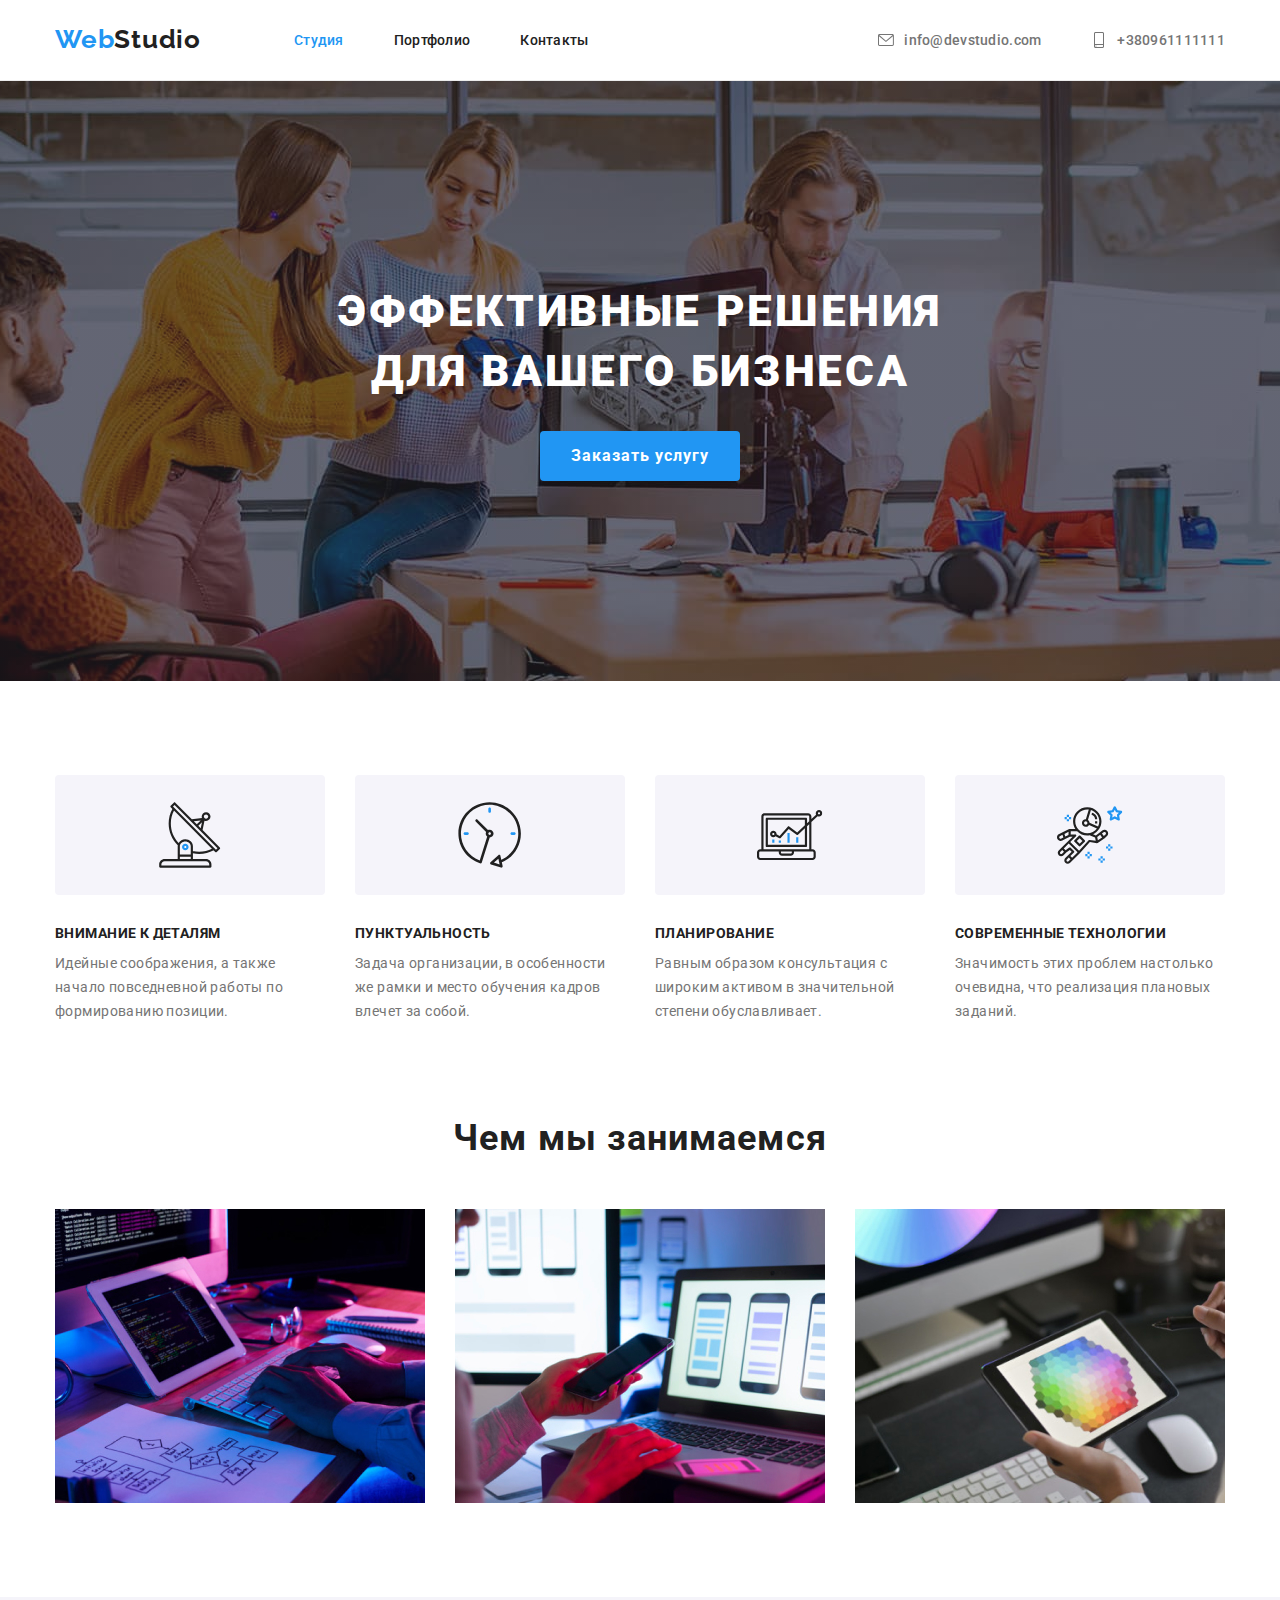
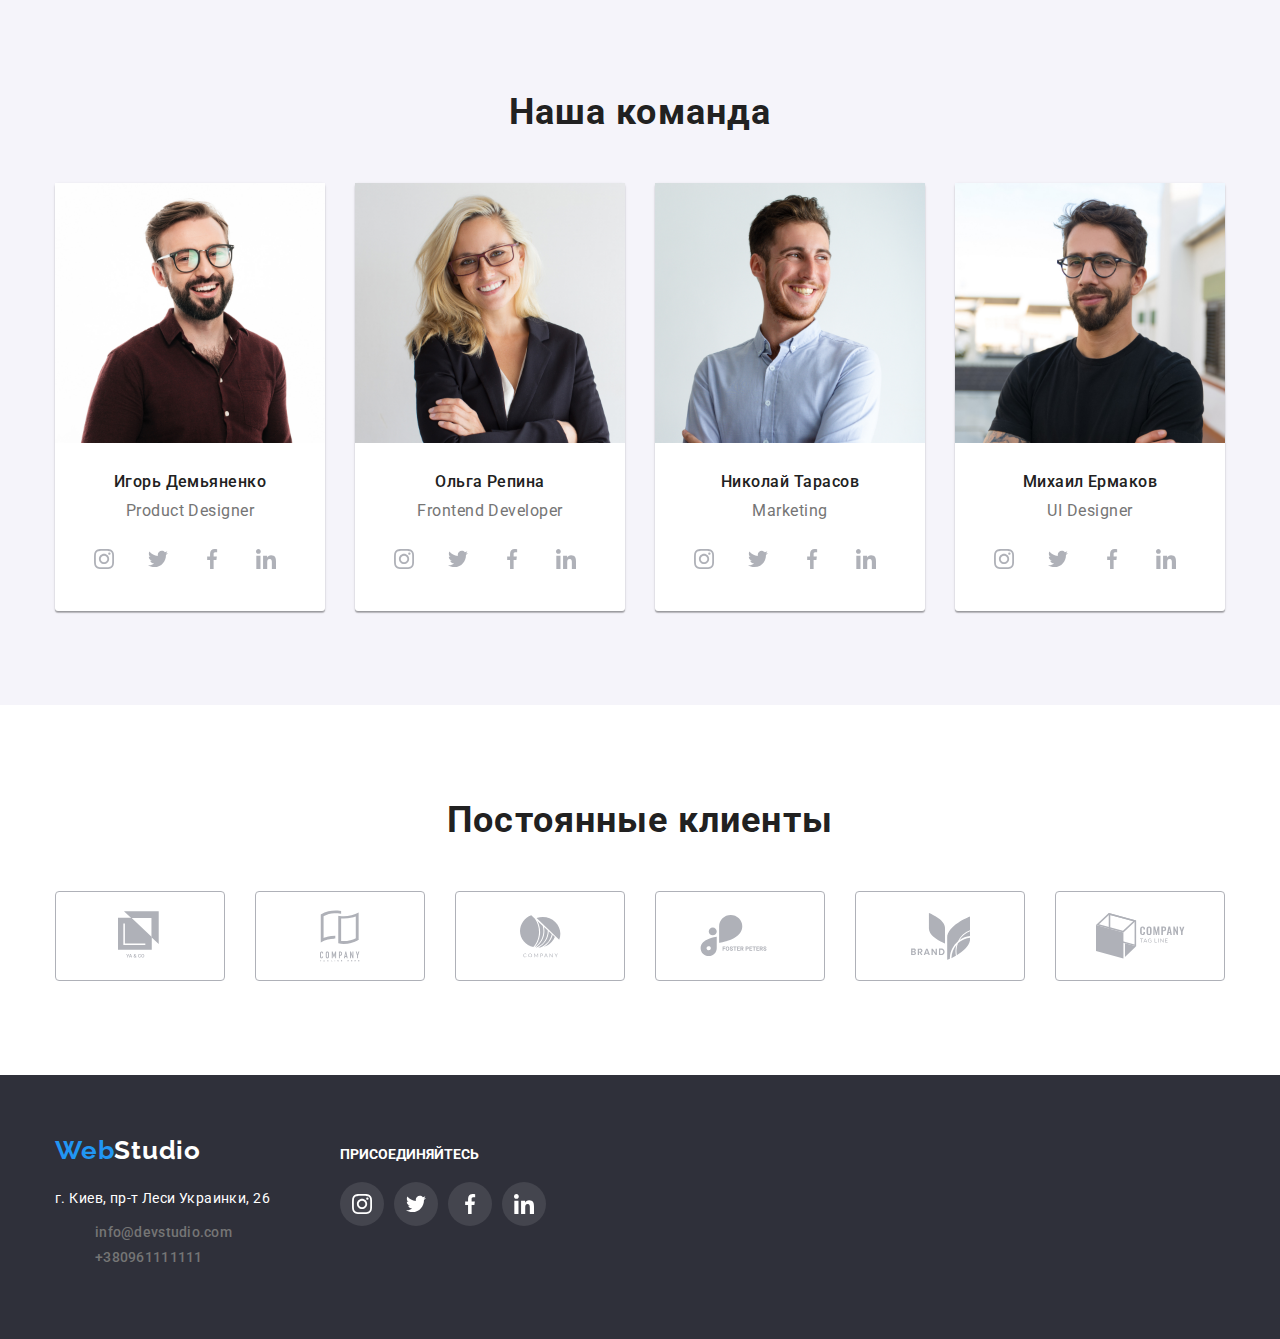
==== index.html @ 50c43d72 "добавила файлы из предыдущих уроков" ====
<!DOCTYPE html>
<html lang="ru">


<head>

<meta charset="UTF-8">
    <meta name="viewport" content="width=device-width, initial-scale=1.0">

    <title>WebStudio</title>

    <!--Подключение файлов-->

<link rel="stylesheet" href="https://cdnjs.cloudflare.com/ajax/libs/modern-normalize/1.0.0/modern-normalize.min.css">
<link rel="stylesheet" href="./CSS/style.css">
<link rel="stylesheet" href="./prettierrc.yaml">
<link href = "https://fonts.googleapis.com/css2?family=Raleway:wght@700&family=Roboto:wght@400;500;700;900&display=swap"
rel = "stylesheet"/>

<body class="font">
    <!--Шапка сайта-->


    <header class="header">
<!--CONTAINER-->
<div class="container nav">
        <nav class="header-nav">
        <a class="text"href="/" ><span class="webtext">Web</span>Studio</a>
        <ul class="nav-list">
            <li class="menu-item"> <a class=" menu-link current" href="./index.html">Студия</a></li>
            <li> <a  class="menu-link" href="./portfolio.html" >Портфолио</a></li>
            <li> <a  class="menu-link"href="#contacts">Контакты</a></li>
        </ul>
        </nav>


        <ul class="contacts-list">
 <li><a class="email" href="info@devstudio">
     <svg class="icon-mail" width="16px" height="12px">
         <use href="./IMG/symbol-defs.svg#icon-envelope">

         </use>
     </svg>
    
    info@devstudio.com</a></li>
 <li><a class="email" href="+380961111111">
    <svg class="icon-mail" width="10px" height="16px">
        <use href="./IMG/symbol-defs.svg#icon-smartphone">

        </use>
    </svg>
    +380961111111</a></li>
        </ul></div>
    </header>


    <main>
    <!--Герой сайта-->

        <section class="section1">
            <!--CONTAINER-->
<div class="container">
            <h1 class="titlemain">ЭФФЕКТИВНЫЕ РЕШЕНИЯ <br> ДЛЯ ВАШЕГО БИЗНЕСА</h1>
            
            <button type="button" class="bottons_hero">Заказать услугу</button>
        </div>
        </section>
    
    <!--Особенности-->
    <section class="section-box">
        <!--CONTAINER-->
<div class="container">
        <ul class="boxes">
            <li>
                <div class="list-icon">
                    <svg class="icon">
                        <use href="./IMG/symbol-defs.svg#icon-antenna">

                        </use>
                    </svg>
            </div>
            <h3 class="box">Внимание к деталям</h3><p class="p1">Идейные соображения, а также начало повседневной работы по формированию позиции.</p></li>
           
            <li><div class="list-icon">
                <svg class="icon">
                    <use href="./IMG/symbol-defs.svg#icon-clock">

                    </use>
                </svg>
        </div> <h3 class="box">Пунктуальность</h3><p class="p1"> Задача организации, в особенности же рамки и место обучения кадров влечет за собой.</p></li>
           
            <li> <div class="list-icon">
                <svg class="icon">
                    <use href="./IMG/symbol-defs.svg#icon-diagram">

                    </use>
                </svg>
        </div><h3 class="box">Планирование</h3><p class="p1" > Равным образом консультация с широким активом в значительной степени обуславливает.</p></li>
          
            <li> <div class="list-icon">
                <svg class="icon">
                    <use href="./IMG/symbol-defs.svg#icon-astronaut">

                    </use>
                </svg>
        </div><h3 class="box">Современные технологии</h3><p class="p1"> Значимость этих проблем настолько очевидна, что реализация плановых заданий.</p></li>   
        </ul></div>
    </section>


    <!--Чем мы занимаемся-->
    <section class="section-work">
        <!--CONTAINER-->
<div class="container block">
        <h2 class="tittleimg">Чем мы занимаемся</h2>
        <ul class="workphotos">
            <li> <img src="./IMG/img.jpg" alt="мужчина печатает на клавитатуре" width="370" height="294" /></li>
            <li> <img src="./IMG/img222.jpg" alt="девушка за ноутбуком держит в руке телефон" width="370" height="294" /></li>
            <li> <img src="./IMG/img333.jpg" alt="девушка держит в руке планшет с изображением цветовой гаммы" width="370" height="294" /></li>
        </ul></div>
    </section>


    <!--Наша команда-->
<section class="comand-box">
    <!--CONTAINER-->
<div class="container">
    <h2 class="textcomand">Наша команда</h2>
    <ul class="comand">
     <li class="workers"><img src="./IMG/ProductDesigner.jpg" alt="Член команды " width="270" height="260" /><div class="pfoff"><h3 class="human">Игорь Демьяненко</h3><p class="profession">Product Designer</p>
        <ul class="social-list-comand">
            <li class="social-item-comand"><a class="social-link-comand" href="#" > 
                <svg class="social-icon-comand"> 
                    <use href="./IMG/symbol-defs.svg#icon-instagram">
                    </use>
                </svg>
               
            </li></a>
            <li class="social-item-comand"><a class="social-link-comand" href="#"> 
                <svg class="social-icon-comand"> 
                    <use href="./IMG/symbol-defs.svg#icon-twitter">
                    </use>
                </svg>
            </li></a>
            
            <li class="social-item-comand"><a class="social-link-comand" href="#"> 
                <svg class="social-icon-comand"> 
                    <use href="./IMG/symbol-defs.svg#icon-facebook">
                    </use>
                </svg>
            </li></a>
            <li class="social-item-comand"><a class="social-link-comand" href="#"> 
                <svg class="social-icon-comand"> 
                    <use href="./IMG/symbol-defs.svg#icon-linkedin">
                    </use>
                </svg>
            </li></a>

        </ul>
    </div>
        
    
     <li class="workers"><img src="./IMG/FrontendDeveloper.jpg" alt="Член команды " width="270" height="260" /><div class="pfoff"><h3 class="human">Ольга Репина</h3><p class="profession">Frontend Developer</p>
    <ul class="social-list-comand">
            <li class="social-item-comand"><a class="social-link-comand" href="#"> 
                <svg class="social-icon-comand"> 
                    <use href="./IMG/symbol-defs.svg#icon-instagram">
                    </use>
                </svg>
            </li></a>
        </li></a>
        <li class="social-item-comand"><a class="social-link-comand" href="#"> 
            <svg class="social-icon-comand"> 
                <use href="./IMG/symbol-defs.svg#icon-twitter">
                </use>
            </svg>
        </li></a>
        
        <li class="social-item-comand"><a class="social-link-comand" href="#"> 
            <svg class="social-icon-comand"> 
                <use href="./IMG/symbol-defs.svg#icon-facebook">
                </use>
            </svg>
        </li></a>
        <li class="social-item-comand"><a class="social-link-comand" href="#"> 
            <svg class="social-icon-comand"> 
                <use href="./IMG/symbol-defs.svg#icon-linkedin">
                </use>
            </svg>
        </li></a>

        </ul>
    </div>
        
    </li>
     <li class="workers"><img src="./IMG/Marketing.jpg" alt="Член команды " width="270" height="260" /><div class="pfoff"><h3 class="human">Николай Тарасов</h3><p class="profession">Marketing</p>
     <ul class="social-list-comand">
            <li class="social-item-comand"><a class="social-link-comand" href="#"> 
                <svg class="social-icon-comand"> 
                    <use href="./IMG/symbol-defs.svg#icon-instagram">
                    </use>
                </svg>
            </li></a>
        </li></a>
        <li class="social-item-comand"><a class="social-link-comand" href="#"> 
            <svg class="social-icon-comand"> 
                <use href="./IMG/symbol-defs.svg#icon-twitter">
                </use>
            </svg>
        </li></a>
        
        <li class="social-item-comand"><a class="social-link-comand" href="#"> 
            <svg class="social-icon-comand"> 
                <use href="./IMG/symbol-defs.svg#icon-facebook">
                </use>
            </svg>
        </li></a>
        <li class="social-item-comand"><a class="social-link-comand" href="#"> 
            <svg class="social-icon-comand"> 
                <use href="./IMG/symbol-defs.svg#icon-linkedin">
                </use>
            </svg>
        </li></a>

        </ul>
    </div>
       
    </li>
     <li class="workers"><img src="./IMG/UIDesigner.jpg" alt="Член команды " width="270" height="260" /><div class="pfoff"><h3 class="human">Михаил Ермаков</h3><p class="profession">UI Designer</p>
     <ul class="social-list-comand">
            <li class="social-item-comand"><a class="social-link-comand" href="#"> 
                <svg class="social-icon-comand"> 
                    <use href="./IMG/symbol-defs.svg#icon-instagram">
                    </use>
                </svg>
            </li></a>
        </li></a>
        <li class="social-item-comand"><a class="social-link-comand" href="#"> 
            <svg class="social-icon-comand"> 
                <use href="./IMG/symbol-defs.svg#icon-twitter">
                </use>
            </svg>
        </li></a>
        
        <li class="social-item-comand"><a class="social-link-comand" href="#"> 
            <svg class="social-icon-comand"> 
                <use href="./IMG/symbol-defs.svg#icon-facebook">
                </use>
            </svg>
        </li></a>
        <li class="social-item-comand"><a class="social-link-comand" href="#"> 
            <svg class="social-icon-comand"> 
                <use href="./IMG/symbol-defs.svg#icon-linkedin">
                </use>
            </svg>
        </li></a>
        </ul>
    </div>
</section>

<section class="Clients">
    <!--CONTAINER-->
<div class="container">
    <h2 class="textcomand"> Постоянные клиенты</h2>
    <ul class="clients-list">
        <li><a href="#">
        
            <svg class="logos" width="45" height="50" >
                <use href="./IMG/symbol-defs.svg#icon-logo-1">

                </use>
            </svg>
        </a></li>
        <li><a href="#">
            
            <svg class="logos" width="40" height="52">
            <use href="./IMG/symbol-defs.svg#icon-logo-2">

            </use>
        </svg></a></li>
        <li><a href="#">
            
            <svg class="logos" width="41" height="43">
            <use href="./IMG/symbol-defs.svg#icon-logo-3">

            </use>
        </svg></a></li>
        <li><a href="#">
            
            <svg class="logos" width="80" height="42">
            <use href="./IMG/symbol-defs.svg#icon-logo-4">

            </use>
        </svg></a></li>
        <li><a href="#">
            
            <svg class="logos" width="59" height="47">
            <use href="./IMG/symbol-defs.svg#icon-logo-5">

            </use>
        </svg></a></li>
        <li><a href="#">
            
            <svg class="logos" width="89" height="46">
            <use href="./IMG/symbol-defs.svg#icon-logo-6">

            </use>
        </svg></a></li>
    </ul>
</div>



</section>
</main>
<!--Подвал-->

<!--CONTAINER-->


<footer class="page-footer">
    <div class="container">
        <div class="container-icon">
        <div class="footer-address">
    <div class="logo">
    <a  class="textfooter" href="/"><span class="webtext">Web</span>Studio</a></div>
    <address>
        <p class="adress">г. Киев, пр-т Леси Украинки, 26</p>
        <ul class=" email">
    <li><a class="email" href="mailto:info@devstudio">info@devstudio.com</a></li>
    <li><a class="email" href="tel:+380961111111">+380961111111</a></li></ul>
    </address></div> 



     <div class="social">
         <p class="textsocial"> ПРИСОЕДИНЯЙТЕСЬ</p>



         <ul class="social-list">
             <li class="social-item"> <a class="social-link" href="#"> 
                 <svg class="social-icon" width="20px" height="20px">
                     <use href="./IMG/symbol-defs.svg#icon-instagram">

                     </use>
                </svg></a>
             </li>
             <li class="social-item"><a class="social-link" href="#"> 
                <svg class="social-icon" width="20px" height="20px">
                    <use href="./IMG/symbol-defs.svg#icon-twitter">

                    </use>
               </svg></a></li>
             <li class="social-item" ><a class="social-link" href="#"> 
                <svg class="social-icon" width="20px" height="20px">
                    <use href="./IMG/symbol-defs.svg#icon-facebook">

                    </use>
               </svg></a></li>
             <li class="social-item"><a class="social-link" href="#"> 
                <svg class="social-icon" width="20px" height="20px">
                    <use href="./IMG/symbol-defs.svg#icon-linkedin">

                    </use>
               </svg></a></li>

        
         </ul>
        </div></div>
     



</div>

</footer>
</body>
</html>
---- CSS/style.css ----
:root{

            --black-text:rgba(33, 33, 33, 1);
            --blue-text: rgba(33, 150, 243, 1);
            --gray-text:rgba(117, 117, 117, 1);
            --white-text: rgba(255, 255, 255, 1);
            
            --transparent-text06:rgba(255, 255, 255, 0.6);
            
            --header: rgba(255, 255, 255, 1);
            --footer: rgba(47, 48, 58, 1);
            
            --booton: rgba(245, 244, 250, 1);
            
            --background: rgba(47, 48, 58, 1);
            
            --background-icon: rgba(255, 255, 255, 0.1);

            --main-gradient:rgba(47, 48, 58, 0.4);
            --client-list:rgba(175, 177, 184, 1);
            --border:rgba(238, 238, 238, 1);


            }





.header{
    background-color:var(--white-text) ;}

.font{
    font-family:  'Roboto', sans-serif; 
}


/*CCЫЛКИ ДЛЯ КЛАССА КОНТЕЙНЕР*/

.container{
    width: 1200px;
    padding: 0 15px;
    margin: 0 auto;
}

    img{
        display: block;
    }



    /*header*/



.header-nav, .nav-list, .contacts-list, .nav{
display: flex;
}
.header-nav, .nav{
    justify-content: space-between;
    align-items: center;
    
    
}
.nav-list a{

    padding-top: 32px;
    padding-bottom: 32px;
    
}
.nav-list li{
    margin-right: 50px;
    

}
.nav-list{
    margin-top: 0px;
    margin-bottom: 0px;
    margin-left: 93px;
    padding-left: 0px;
}
.nav-list li:last-child{
    margin-right: 0px;}

.contacts-list {margin:0px;
padding: 0px;
list-style: none;
}
.contacts-list a{
    display: flex;
    align-items: center;
    padding-top: 32px;
    padding-bottom: 32px;

}

.contacts-list li:last-child{
    margin-left: 50px;
}
.header{border-bottom: 1px solid rgba(236, 236, 236, 1);}




.text{
    padding-top: 24px;
    padding-bottom: 25px;
}


.text{
    font-family:'Raleway', sans-serif; 
    color:var(--black-text) ;
    font-weight: 700;
    font-size: 26px;
    line-height: 31px;
    letter-spacing: 0.03em;
    text-decoration: none;}

    
    .webtext{
        color:var(--blue-text) ;
    }

a.menu-link{
    color: var(--black-text);
    text-decoration: none;
    font-weight: 500;
    font-size: 14px;
    line-height: 16px;
    letter-spacing: 0.02em;}

   .menu-link:hover, .menu-link:focus, .menu-link:active{color:var(--blue-text) ;}
 .menu-link.current{color:var(--blue-text);
    
    font-size: 14px;
    text-decoration: none;}

.email{
    color: var(--gray-text);
    text-decoration: none;
    font-style: normal;
    font-weight: 500;
    font-size: 14px;
    line-height: 16px;
    letter-spacing: 0.02em;
}
.email:hover {color:var(--blue-text) ;}
.email:focus {color:var(--blue-text) ;}

.email li:first-child{
    margin: 0 auto;
    margin-bottom: 9px;
    
}




/*HERO*/


    .section1 {
    background-color:var(--background) ;
    padding: 200px 0;

    background-image: linear-gradient(to right, var(--main-gradient),var(--main-gradient)
    ),url('../IMG/header.jpg');
    background-repeat: no-repeat;
    background-position: center;
    background-size: cover;
    height: 600px;
    max-width: 1600px;
    margin-left: auto;
    margin-right: auto;

    

}


.list-icon{
    display: flex;
    width: 270px;
    height: 120px;
    border-radius: 4px;
    background-color:var(--booton);
    margin-bottom: 30px;
    justify-content: center;
    align-items: center;
}

.icon{
    width: 65.32px;
    height: 70px;
}


    .Clients{
    padding-top: 94px;
    padding-bottom: 94px;
}

 .clients-list{
        display: flex;
        margin: 50px -15px 0;
        flex-wrap: wrap;
        padding: 0px;
       
    }


    .clients-list li{
        height: 90px; 
        width: 170px;
    display: flex;
    
    border-radius: 4px;
    height: 90px;
    width: 170px;
    margin: 0px 15px;
    justify-content: center;
}
.clients-list a:hover{
    color: var(--blue-text);
    border-color: var(--blue-text);
}

.clients-list a:focus{
    color: var(--blue-text);
    border-color: var(--blue-text);}


.clients-list a{
    color: var(--client-list);
    display: flex;
    border: 1px solid var(--client-list);
    border-radius: 4px;
    height: 100%;
    width: 100%;
    align-items: center;
    justify-content: center;
}
.clients-list svg{
    fill: currentColor;
}
.container-icon{
    display: flex;
    align-items: baseline;
}


/*Иконки для футера*/


.social{
    margin: 0px;
    margin-left: 70px;
}

.social li{
    margin-right: 10px;
}


.social p{
    display: inline-block;
    margin-bottom: 20px;
    font-weight: 700;
    font-size: 14px;
    line-height: 16,4px;
    text-transform: uppercase;
    color: var(--white-text);
}
.textsocial{
    
    display: block;
    margin: 0px;
}
.social-list{
    padding: 0px;
    margin: 0px;
    display: flex;
    justify-content: space-between;

}

.social-item {
    margin: 0px;
    padding: 0px;
    margin-right: 10px;
}
.social-item:last-child{
    margin-right: 0px;
}

.social-icon{
   fill: var(--white-text);
    
    
}

.social-list-comand{
    display: flex;
    margin: 0px;
    padding: 0px;
    justify-content: center;
    text-align: center;
    margin-top: 16px;

    
    

}
.social-icon-comand{
    width: 20px;
    height: 20px;
    
}
.social-link-comand{
    margin: 0px;
    padding: 0px;
   display: flex;
   width: 44px;
   height: 44px;
   fill:var(--client-list);

   justify-content: center;
   align-items: center;
   

 

}
.social-link-comand:hover{
    fill: var(--white-text);
    background-color: var(--blue-text);
    border-radius: 50%;
}
.social-link-comand:focus{
    fill: var(--white-text);
    background-color: var(--blue-text);
    border-radius: 50%;}


.social-item-comand{
    margin: 0px;
    padding: 0px;
    margin-right: 10px;
}



.social-link{
    background-color: var(--background-icon);
    border-radius: 50%;
    width: 44px;
    height: 44px;
    display: flex;
    justify-content: center;
    align-items: center;
    
}
.social-link:hover{
    background-color: var(--blue-text);
}
.social-link:focus{
    background-color: var(--blue-text);
}

.icon-mail{
    fill:currentColor;
    margin-right: 10px;
    width: 16px;
    height: 16px;
    
}





.titlemain{
    text-align: center;
    margin: 0 auto;
    
    
}
.bottons_hero{
    display: block;
    text-align: center;
    border-radius: 4px;
    border:none;
    margin: 0 auto;
    margin-top: 30px;
}


.boxes{
    display: flex;
    padding-left: 0px;
    list-style:none;
    margin: 0px;

}
.section-box{
    padding-top: 94px;
    padding-bottom: 94px;
}
.section-work{
    padding-bottom: 94px;
}
.comand-box{
    padding-top: 94px;
    padding-bottom: 94px;
    
}
.pfoff{
    padding: 30px 20px;
}



.boxes li{
    width: 270px;

}
.boxes li:not(:last-child){
    margin-right: 30px;}


    .tittleimg{
        text-align: center;
        margin-bottom: 50px;
        margin: 0 auto;
        margin-bottom: 50px;
    
    }

    .workphotos {
        display: flex;
        padding-left: 0px;
        padding-right: 0px;
        margin: 0px;
        
        
        

    }
    .workphotos li:not(:last-child){
        margin-right:30px; 
        list-style: none;
    }


.bottons_hero{
    color:var( --white-text);
    font-family: inherit;
    font-weight: 700;
    font-size: 16px;
    width: 200px;
    height: 50px;
    line-height: 30px;
    letter-spacing: 0.06em; 
    background-color: var(--blue-text);
}



.titlemain{
    color: var(--white-text);
    font-weight: 900;
    font-size: 44px;
    line-height: 60px;
    letter-spacing: 0.06em;
    align-items: center;}



.box{margin-top: 0px;
margin-bottom: 0px;}

 .p1 {
    margin-top: 10px;
    margin-bottom: 0px;
}

    .textcomand{
        text-align: center;
        margin-bottom: 50px;
        margin: 0 auto;
        margin-bottom: 50px;
    }

    
    .comand {
        display: flex;
        padding: 0px;
        margin: 0 auto;

    

    }

    .comand .workers{
        box-shadow:  0px 2px 1px 0px rgba(0, 0, 0, 0.2), 
        0px 1px 1px 0px rgba(0, 0, 0, 0.14),
         0px 1px 3px 0px rgba(0, 0, 0, 0.12);
    border-radius: 3px;
    max-width: 270px;
background-color: var( --white-text);
;
       
    }
    .comand .workers:not(:last-child){
        margin-right: 30px;
    }
    .human{
        text-align: center;
        margin-bottom: 10px;
        margin-top: 0px;

    }
    .profession{
        text-align: center;
        margin: 0 auto;
    }

    .item{
        border: 1px solid var(--border);
    }
    .work{
        margin: 0px;
        margin-bottom:4px ;
    }
    .web{
    margin: 0px;
    }
    




.box{
    color:var( --black-text) ;
    font-weight: bold;
    font-size: 14px;
    line-height: 16px;
    letter-spacing: 0.03em;
    text-transform: uppercase;
}

.p1{
color: var(--gray-text);
font-weight: normal;
font-size: 14px;
line-height: 24px;
letter-spacing: 0.03em;
}

    .tittleimg{
color: var( --black-text);
font-weight: 700;
font-size: 36px;
line-height: 42.19px;
letter-spacing: 0.03em;
align-items: center;
}

.comand-box{
    background-color:rgba(245, 244, 250, 1) ;
}

.textcomand{ 
    color: var(--black-text);
    font-weight: 700;
    font-size: 36px;
    line-height: 42.19px;
    letter-spacing: 0.03em;
    align-items: center;

}

.human{
    color: var(--black-text);
    font-weight: 500;
    font-size: 16px;
    line-height: 18.75px;
    letter-spacing: 0.03em;
    align-items: center;
}
.profession{
    color:var(--gray-text);
    font-weight: 400;
    font-size: 16px;
    line-height: 18.75px;
    letter-spacing: 0.03em;
    align-items: center;
}
 /*FOOTER*/

 .footer{
     margin: auto;
 }


 .textfooter{
     margin: 0 auto;

     
 }
 address{
     margin-top: 20px;
 }
 .adress{
     margin: 0 auto;
     margin-bottom: 9px;
     
 }
 
 .email li:first-child{
     margin: 0 auto;
     margin-bottom: 9px;
     
 }
 
 
 
footer{
    background-color: var(--footer);
    padding-top: 60px;
    padding-bottom: 60px;
}

.textfooter{
    font-family:'Raleway', sans-serif; 
    color: white;
    font-weight: 700;
    font-size: 26px;
    line-height: 31px;
    letter-spacing: 0.03em;
    text-decoration: none;
}

    .adress{
        color: var(--white-text);
        font-weight: 400;
        font-style: normal;
        font-size: 14px;
        line-height: 24px;
        letter-spacing: 0.03em;
    }

/*MAIN страницы портфолио*/

.btns-list{
    display: flex;
    justify-content: center;
    margin: 0px;
    padding-left: 0px;

}
    .btns-list .btn{
        border-radius: 4px;
        border: none;
     padding: 6px 22px;
    }
    .buttonss{
        margin-right: 8px;
    }
.buttonss:last-child{
    margin-right: 0px;
}

.btns-list .btn:hover{
    box-shadow: box-shadow: 0px 2px 2px 0px rgba(0, 0, 0, 0.12);

    box-shadow: 0px 1px 2px 0px rgba(0, 0, 0, 0.08);
    
    box-shadow: 0px 3px 1px 0px rgba(0, 0, 0, 0.1);
    ;

}
.btns-list .btn:focus{
    box-shadow: box-shadow: 0px 2px 2px 0px rgba(0, 0, 0, 0.12);

    box-shadow: 0px 1px 2px 0px rgba(0, 0, 0, 0.08);
    
    box-shadow: 0px 3px 1px 0px rgba(0, 0, 0, 0.1);
    ;

}

.flex-container{
    display: flex;
    flex-wrap: wrap;
padding-left: 0px;
padding-right: 0px;
margin-top: 50px;
margin-bottom: 0px;

}
.tex{
    padding-top: 20px;
    padding-right: 24px;
    padding-bottom: 20px;
    padding-left: 24px;
}

.flex-container li{
    width: 370px;
    margin-right: 30px;
    margin-bottom: 30px;

}


.flex-container li:nth-child(3n) {
    margin-right: 0;
}
.flex-container li:nth-last-child(-n+3){
    margin-bottom:0;
}
    
.flex-container li:hover{
    box-shadow: 1px 4px 6px 0px rgba(0, 0, 0, 0.16);

    box-shadow: 0px 4px 4px 0px rgba(0, 0, 0, 0.06);
    
    box-shadow: 0px 1px 1px 0px rgba(0, 0, 0, 0.12),
    
    
    
}






    .btn{
        font-family: 'Roboto', sans-serif; 
        color: var(--black-text);
        background-color: var(--booton);
        font-weight: 500;
        font-size: 16px;
        line-height: 26px;
        letter-spacing: 0.03em; 
        align-items: center; 
    }
    .btn:hover, .btn:focus {background-color:var(--blue-text) ;
        color:var(--white-text);}
    



    .work{
        
        color: var(--black-text);
        font-weight: 700;
        font-size: 18px;
        line-height: 36px;
        letter-spacing: 0.06em; 
        text-decoration: none;
    }
    
    .web{
         
        color: var(--gray-text);
        font-weight: 400;
        font-size: 16px;
        line-height: 30px;
        letter-spacing: 0.03em; 
    
        
    }
    li{
        list-style-type: none;
        
    }
    .a{display: block;}
    .classa{ text-decoration: none;}

    .visually-hidden{
        position: absolute;
        width: 1px;
        height: 1px;
        margin: -1px;
        border: 0;
        padding: 0;
        clip: rect(0 0 0 0);
        overflow: hidden;}
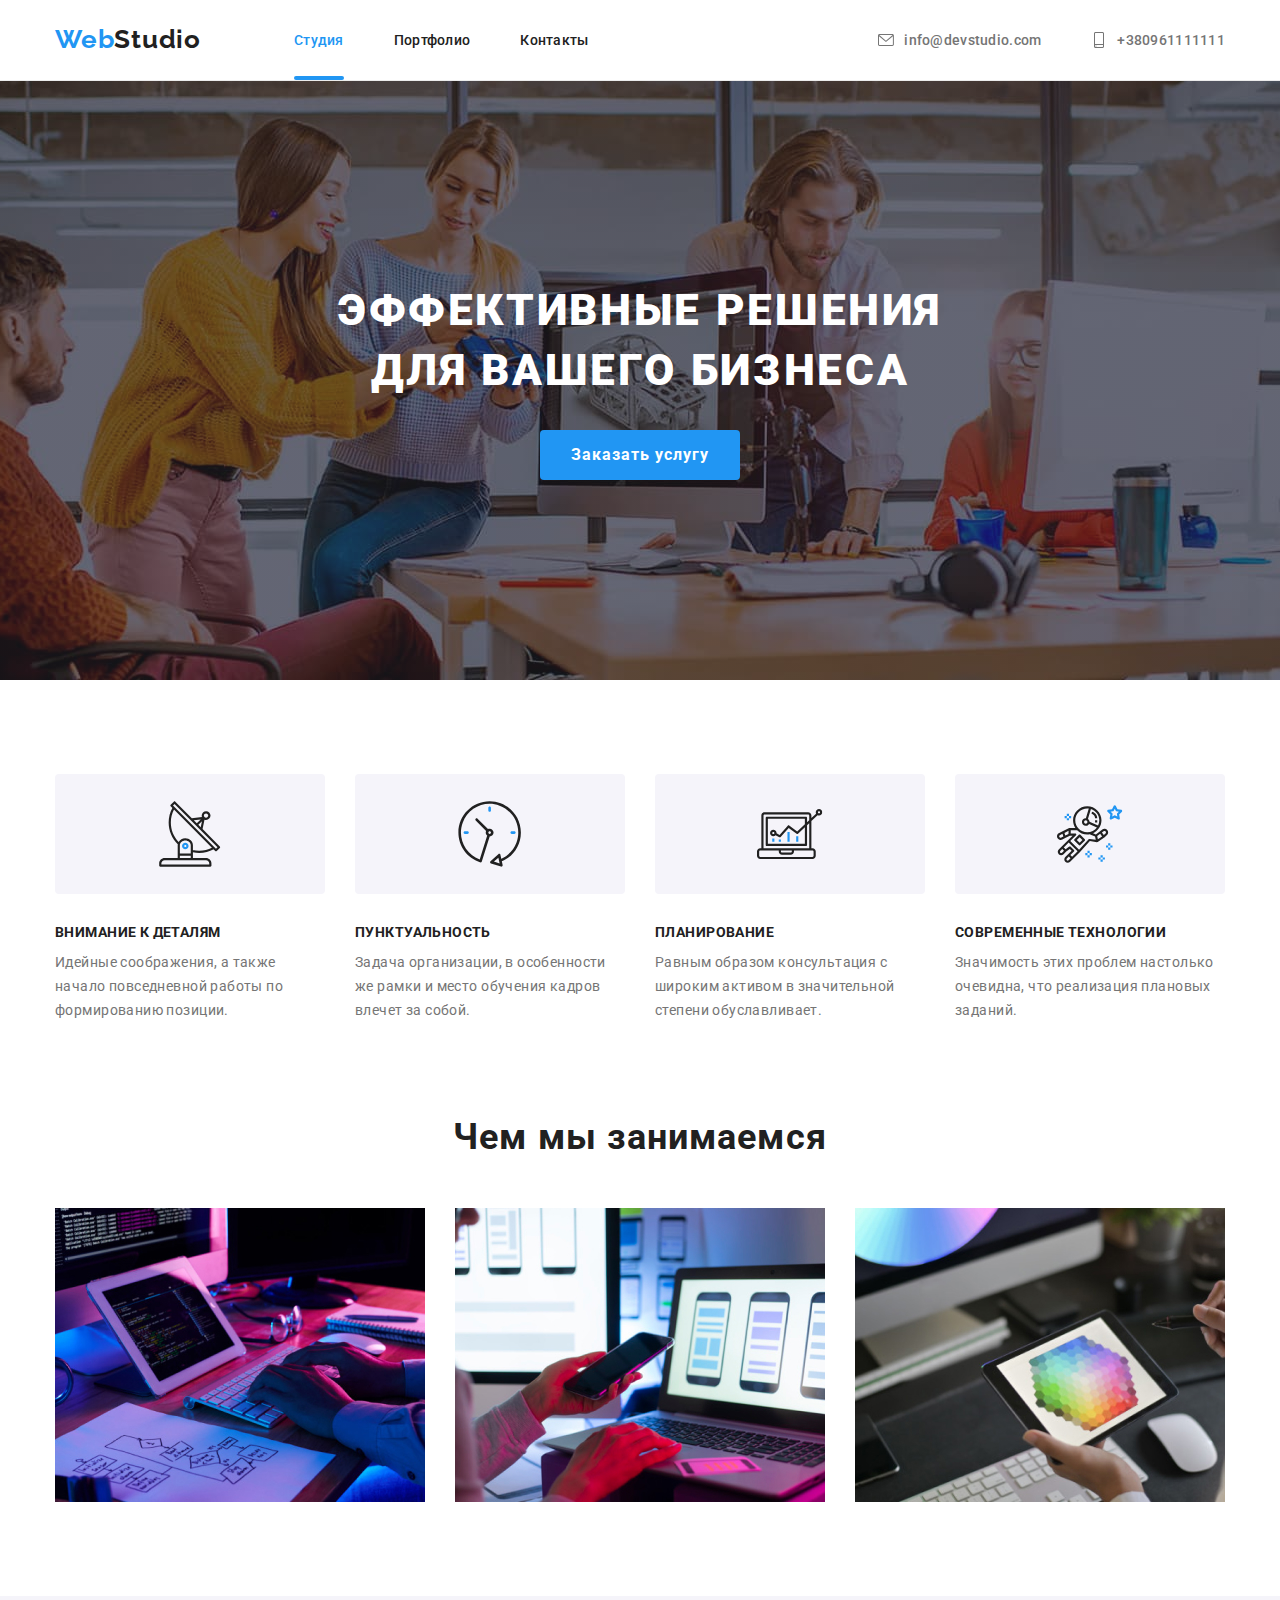
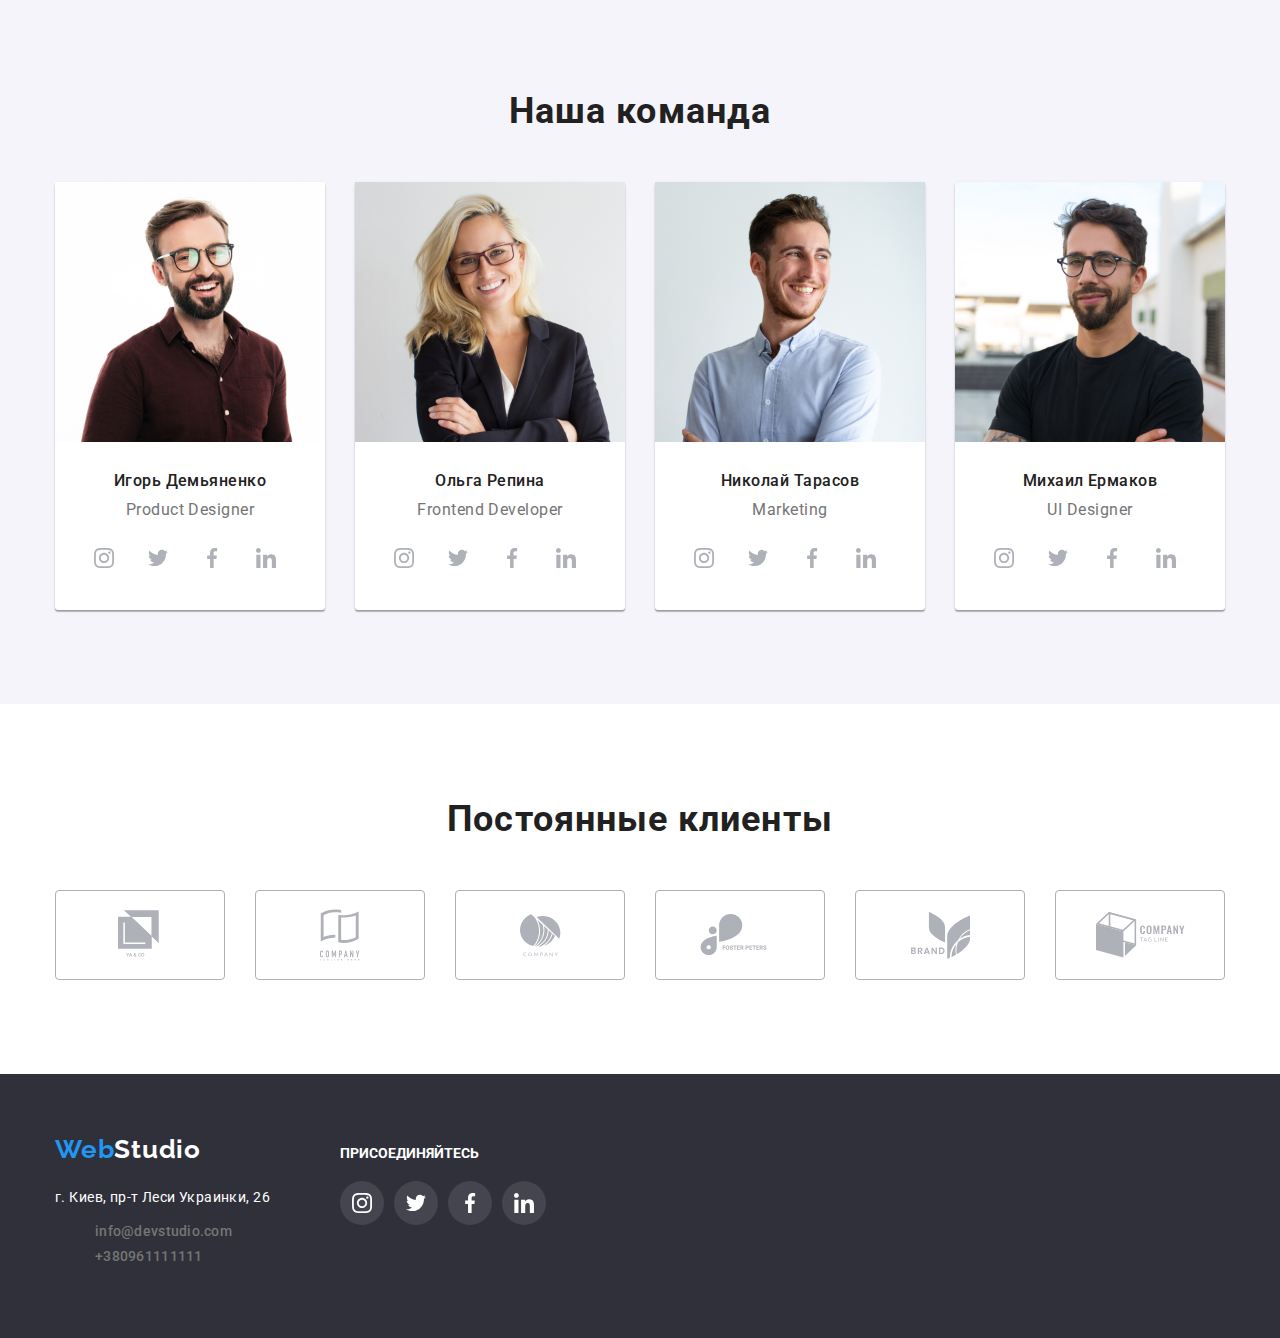
==== commit be94bad1: "overlay" ====
--- a/index.html
+++ b/index.html
@@ -62,8 +62,9 @@
 <div class="container">
             <h1 class="titlemain">ЭФФЕКТИВНЫЕ РЕШЕНИЯ <br> ДЛЯ ВАШЕГО БИЗНЕСА</h1>
             
-            <button type="button" class="bottons_hero">Заказать услугу</button>
+            <button data-modal-open type="button" class="bottons_hero"> Заказать услугу</button>
         </div>
+        
         </section>
     
     <!--Особенности-->
@@ -114,7 +115,8 @@
 <div class="container block">
         <h2 class="tittleimg">Чем мы занимаемся</h2>
         <ul class="workphotos">
-            <li> <img src="./IMG/img.jpg" alt="мужчина печатает на клавитатуре" width="370" height="294" /></li>
+            <li> <img src="./IMG/img.jpg" alt="мужчина печатает на клавитатуре" width="370" height="294" />
+            </li>
             <li> <img src="./IMG/img222.jpg" alt="девушка за ноутбуком держит в руке телефон" width="370" height="294" /></li>
             <li> <img src="./IMG/img333.jpg" alt="девушка держит в руке планшет с изображением цветовой гаммы" width="370" height="294" /></li>
         </ul></div>
@@ -375,5 +377,23 @@
 </div>
 
 </footer>
+<div class="backdrop is-hidden" data-modal>
+
+    <div class="modal">
+        
+        <button class="modal-close"data-modal-close >
+            <svg class="close" width="11" height="11">
+                <use href="./IMG/symbol-defs.svg#icon-Vector">
+
+                </use>
+            </svg>
+        </button>
+    </div>
+
+         </div>
+    
+
+
+<script src="./Js/modal.js"></script>
 </body>
 </html>--- a/CSS/style.css
+++ b/CSS/style.css
@@ -25,12 +25,24 @@
 
             }
 
-
-
+:root{
+    --timing-function:
+        cubic-bezier(0.4, 0, 0.2, 1) ;
+}
+
+body{
+    padding-top: 80px;
+}
 
 
 .header{
-    background-color:var(--white-text) ;}
+    background-color:var(--white-text) ;
+    position: fixed;
+    width: 100%;
+    top: 0px;
+    left: 0px;
+    
+}
 
 .font{
     font-family:  'Roboto', sans-serif; 
@@ -130,7 +142,13 @@
     font-weight: 500;
     font-size: 14px;
     line-height: 16px;
-    letter-spacing: 0.02em;}
+    letter-spacing: 0.02em;
+    
+}
+
+.menu-link{
+    position: relative;
+}
 
    .menu-link:hover, .menu-link:focus, .menu-link:active{color:var(--blue-text) ;}
  .menu-link.current{color:var(--blue-text);
@@ -155,6 +173,32 @@
     margin-bottom: 9px;
     
 }
+
+
+.menu-link::after{
+    content:"";
+    display: block;
+    width: 100%;
+    height: 4px;
+    background-color:var(--blue-text);
+    border-radius: 2px;
+    position: absolute;
+    left: 0;
+    bottom: 0;
+   opacity: 0;
+   transition: opacity 250ms var(--timing-function);
+
+}
+.menu-link:hover::after{
+    opacity: 1;
+}
+.menu-link:focus::after{
+    opacity: 1  
+}
+.menu-link.current::after{
+   opacity: 1  
+}
+
 
 
 
@@ -388,6 +432,7 @@
     
     
 }
+
 .bottons_hero{
     display: block;
     text-align: center;
@@ -396,6 +441,66 @@
     margin: 0 auto;
     margin-top: 30px;
 }
+
+.backdrop{
+    position: fixed;
+    top: 0px;
+    left: 0px;
+    width: 100%;
+    height: 100%;
+    background-color:rgba(0, 0, 0, 0.2);
+    
+    
+}
+
+.backdrop.is-hidden {
+    visibility: hidden;
+    opacity: 0;
+    pointer-events: none;
+
+}
+
+.modal {
+    position: absolute;
+    top: 50%;
+    left: 50%;
+     transform: translate(-50%, -50%);
+     width: 528px;
+     background-color: var(--white-text);
+    padding: 40px;
+    height: 581px;
+     overflow-y: auto;
+     border-radius: 4px;
+     box-shadow: box-shadow: 0px 2px 1px 0px rgba(0, 0, 0, 0.2);
+
+     box-shadow: 0px 1px 1px 0px rgba(0, 0, 0, 0.14);
+     
+     box-shadow: 0px 1px 3px 0px rgba(0, 0, 0, 0.12);
+}
+
+.close{
+    position: absolute;
+    
+}
+.modal-close{
+    position: absolute;
+    right: 8px;
+    top: 8px;
+    display: flex;
+    align-items: center;
+    justify-content: center;
+    width: 30px;
+    height: 30px;
+    margin-left: auto;
+    border: 1px solid rgba(0, 0, 0, 0.1);
+    border-radius: 50%;
+    
+   
+    
+}
+
+
+
 
 
 .boxes{
@@ -455,6 +560,15 @@
     }
 
 
+
+
+
+
+
+    
+
+
+    
 .bottons_hero{
     color:var( --white-text);
     font-family: inherit;
@@ -466,6 +580,39 @@
     letter-spacing: 0.06em; 
     background-color: var(--blue-text);
 }
+
+
+.thumb-photo{
+    position: relative;
+}
+
+
+.thumb-photo::before{ 
+    display: inline-block;
+    content: '';
+    position: absolute;
+    bottom: 0px;
+    left: 0px;
+    width: 100%;
+    height:100%;
+    background-color:rgba(33, 150, 243, 0.9);
+    opacity: 0;
+    transform: translateY(100%);
+    transition: 250ms cubic-bezier(0.4, 0, 0.2, 1);
+
+}
+.item :hover.thumb-photo::before{
+    transform: translateY(0);
+    opacity: 1;
+}
+.item{
+    overflow: hidden;
+}
+
+
+
+
+
 
 
 
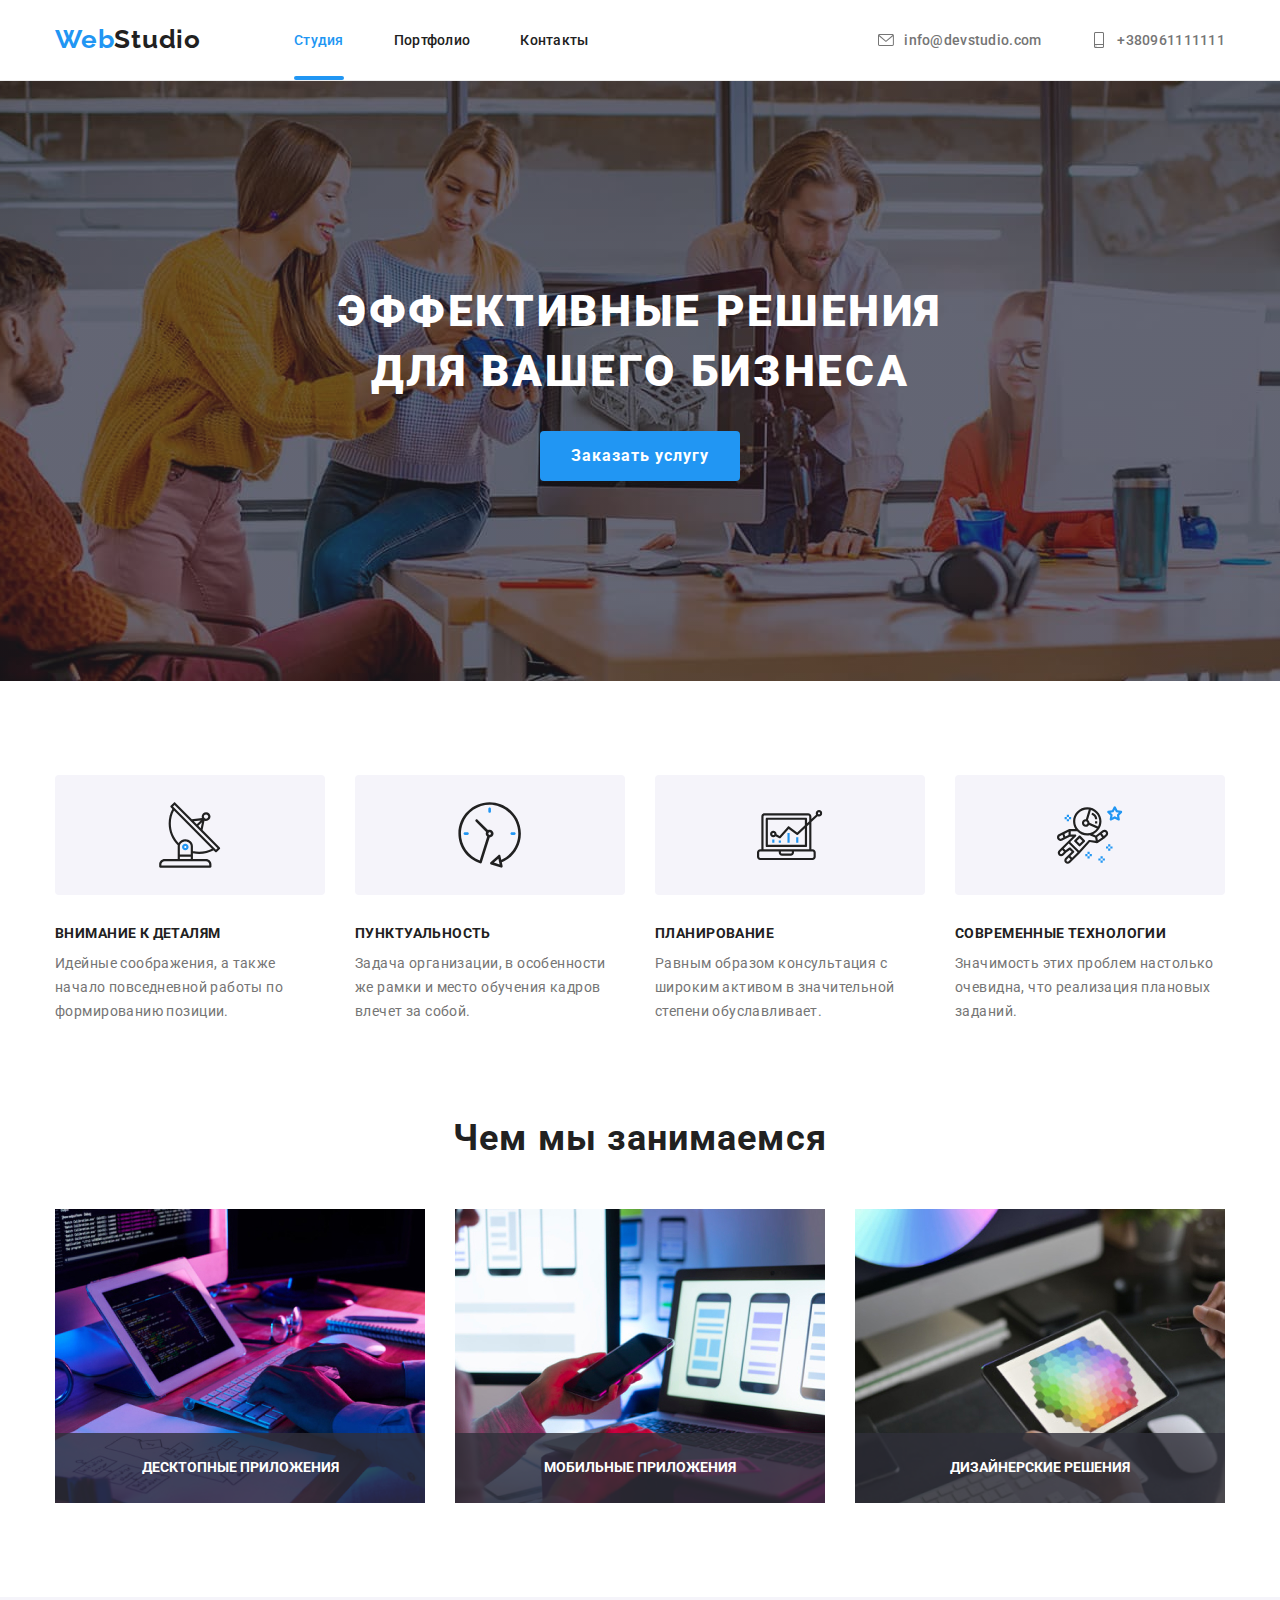
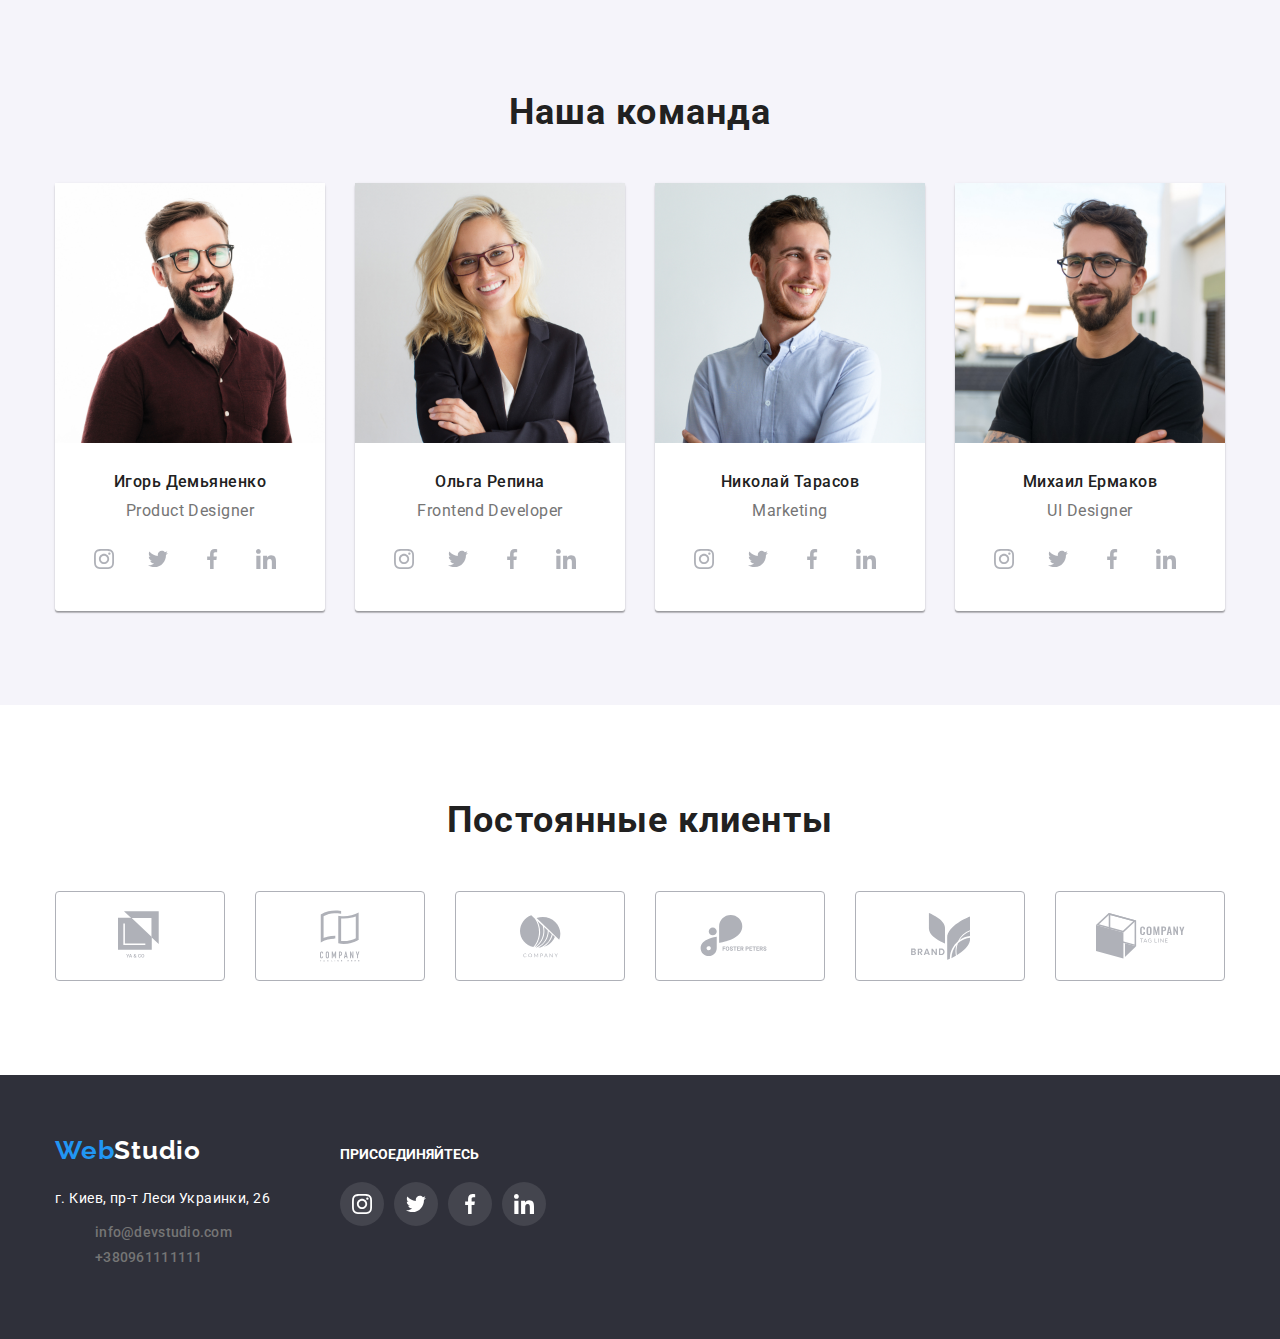
==== commit b0ffa186: "добавление owerflow" ====
--- a/index.html
+++ b/index.html
@@ -115,10 +115,27 @@
 <div class="container block">
         <h2 class="tittleimg">Чем мы занимаемся</h2>
         <ul class="workphotos">
-            <li> <img src="./IMG/img.jpg" alt="мужчина печатает на клавитатуре" width="370" height="294" />
-            </li>
-            <li> <img src="./IMG/img222.jpg" alt="девушка за ноутбуком держит в руке телефон" width="370" height="294" /></li>
-            <li> <img src="./IMG/img333.jpg" alt="девушка держит в руке планшет с изображением цветовой гаммы" width="370" height="294" /></li>
+            <li>
+                <div class="image-tumb">
+                <img src="./IMG/img.jpg" alt="мужчина печатает на клавитатуре" width="370" height="294" />
+            <div class="image-overlay">
+                <p>Десктопные приложения</p>
+            </div>
+            </div></li>
+            <li>
+                <div class="image-tumb">
+                <img src="./IMG/img222.jpg" alt="девушка за ноутбуком держит в руке телефон" width="370" height="294" />
+           <div class="image-overlay">
+               <p>Мобильные приложения</p>
+           </div></li>
+                <div>
+                    <li>
+                        <div class="image-tumb">
+                         <img src="./IMG/img333.jpg" alt="девушка держит в руке планшет с изображением цветовой гаммы" width="370" height="294" />
+                         <div class="image-overlay">
+                            <p>Дизайнерские решения</p>
+                        </div>
+                        </li>
         </ul></div>
     </section>
 
--- a/CSS/style.css
+++ b/CSS/style.css
@@ -30,19 +30,7 @@
         cubic-bezier(0.4, 0, 0.2, 1) ;
 }
 
-body{
-    padding-top: 80px;
-}
-
-
-.header{
-    background-color:var(--white-text) ;
-    position: fixed;
-    width: 100%;
-    top: 0px;
-    left: 0px;
-    
-}
+
 
 .font{
     font-family:  'Roboto', sans-serif; 
@@ -422,6 +410,34 @@
     
 }
 
+.image-tumb{
+    position: relative;
+}
+.image-overlay{
+  content: "";
+  position: absolute;
+  bottom: 0;
+  width: 100%;
+  height: 70px;
+  text-align: center;
+  font-weight: 700;
+  line-height: 1.14;
+  font-size: 14px;
+  text-transform: uppercase;
+  padding-top: 27px;
+  color: var(--white-text);
+  background-color: rgba(47, 48, 58, 0.8);
+  
+}
+.image-overlay p{
+    margin-bottom: 0px;
+    margin-top: 0px;
+    padding: 0px;
+}
+
+
+
+
 
 
 
@@ -503,6 +519,9 @@
 
 
 
+
+
+
 .boxes{
     display: flex;
     padding-left: 0px;
@@ -560,15 +579,6 @@
     }
 
 
-
-
-
-
-
-    
-
-
-    
 .bottons_hero{
     color:var( --white-text);
     font-family: inherit;
@@ -582,32 +592,34 @@
 }
 
 
-.thumb-photo{
+
+
+
+
+.box-portfolio{
     position: relative;
-}
-
-
-.thumb-photo::before{ 
-    display: inline-block;
-    content: '';
+    overflow: hidden;
+}
+.box-overlay{
     position: absolute;
+    top: 0;
+    left: 0;
+    width: 100%;
+    height: 100%;
+    transform: translateY(100%);
+    color: var(--white-text);
+    padding: 63px 24px;
+    line-height: 1.55;
+    font-size: 10px;
     bottom: 0px;
-    left: 0px;
-    width: 100%;
-    height:100%;
-    background-color:rgba(33, 150, 243, 0.9);
-    opacity: 0;
-    transform: translateY(100%);
-    transition: 250ms cubic-bezier(0.4, 0, 0.2, 1);
-
-}
-.item :hover.thumb-photo::before{
+    background-color: var(--blue-text);
+    transition: transform 250ms cubic-bezier(0.4, 0, 0.2, 1);
+
+}
+.box-portfolio:hover .box-overlay{
     transform: translateY(0);
-    opacity: 1;
-}
-.item{
-    overflow: hidden;
-}
+}
+a{text-decoration: none;}
 
 
 
